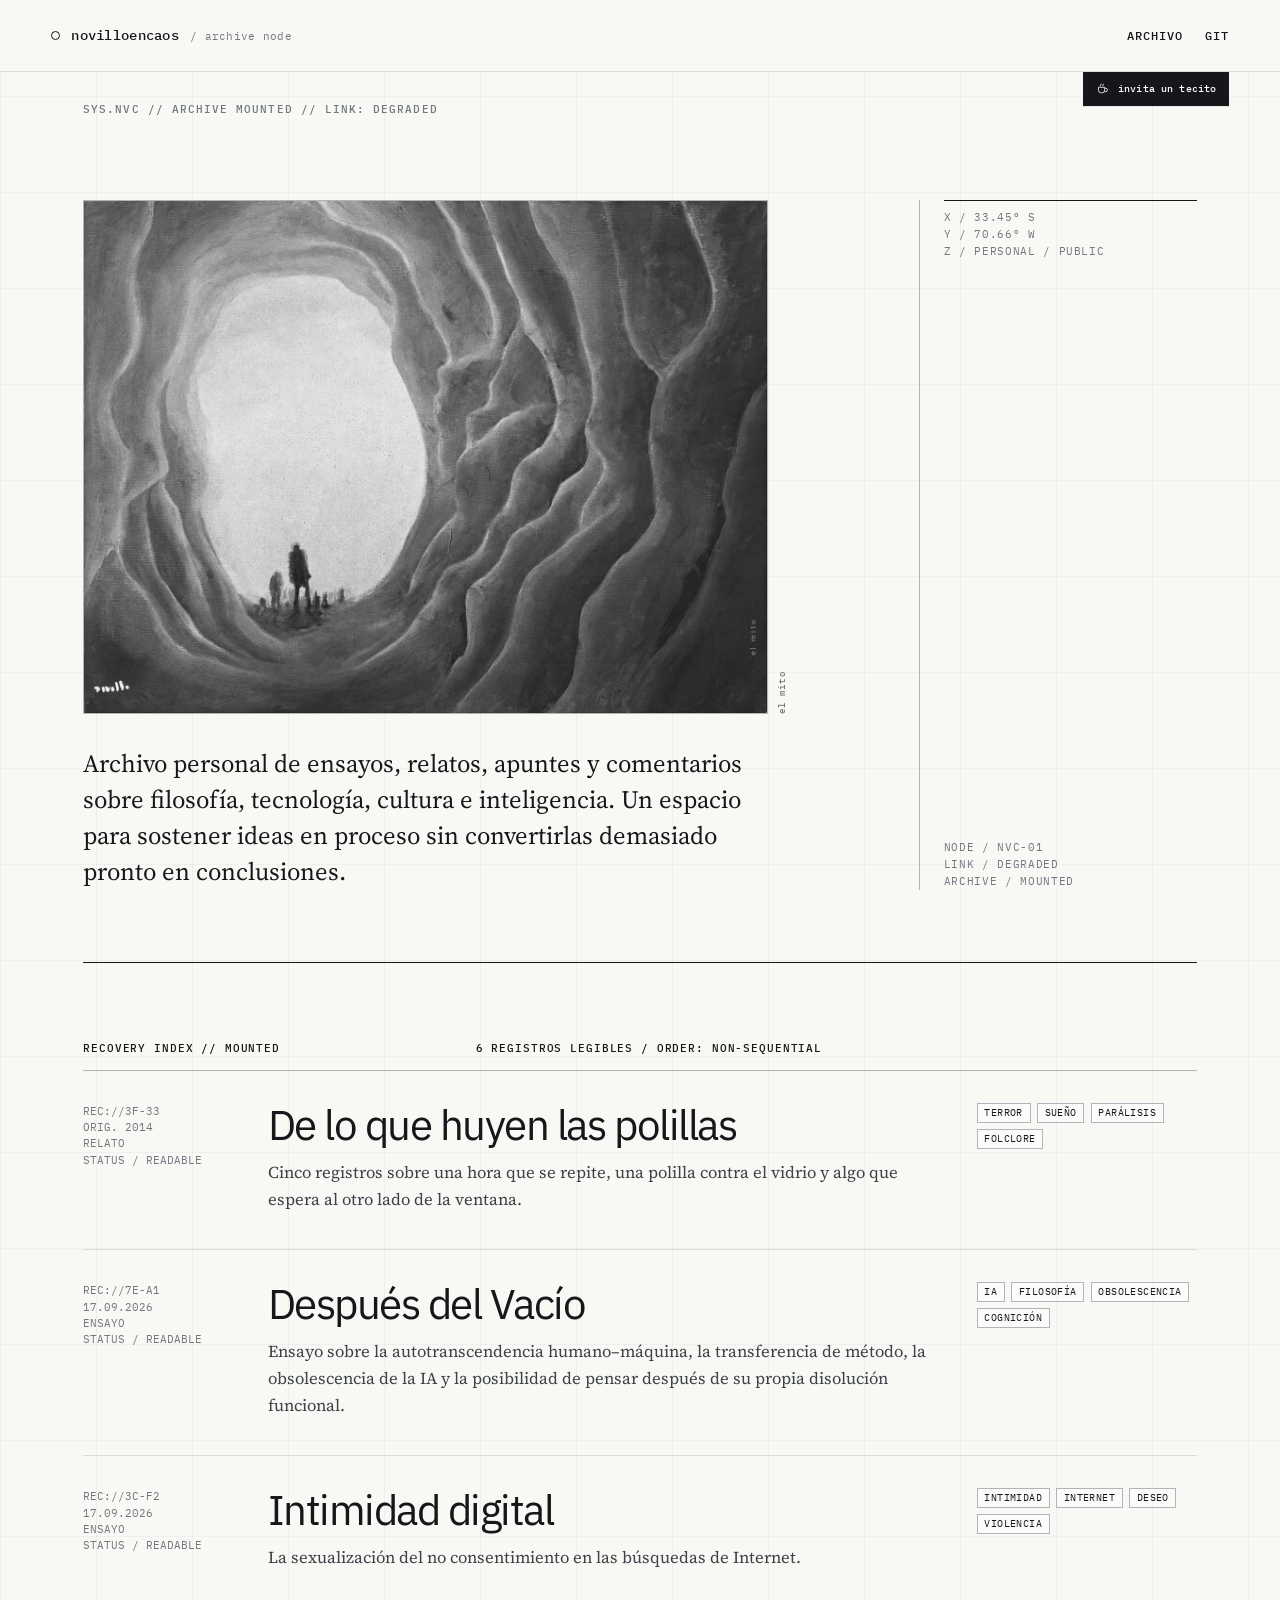
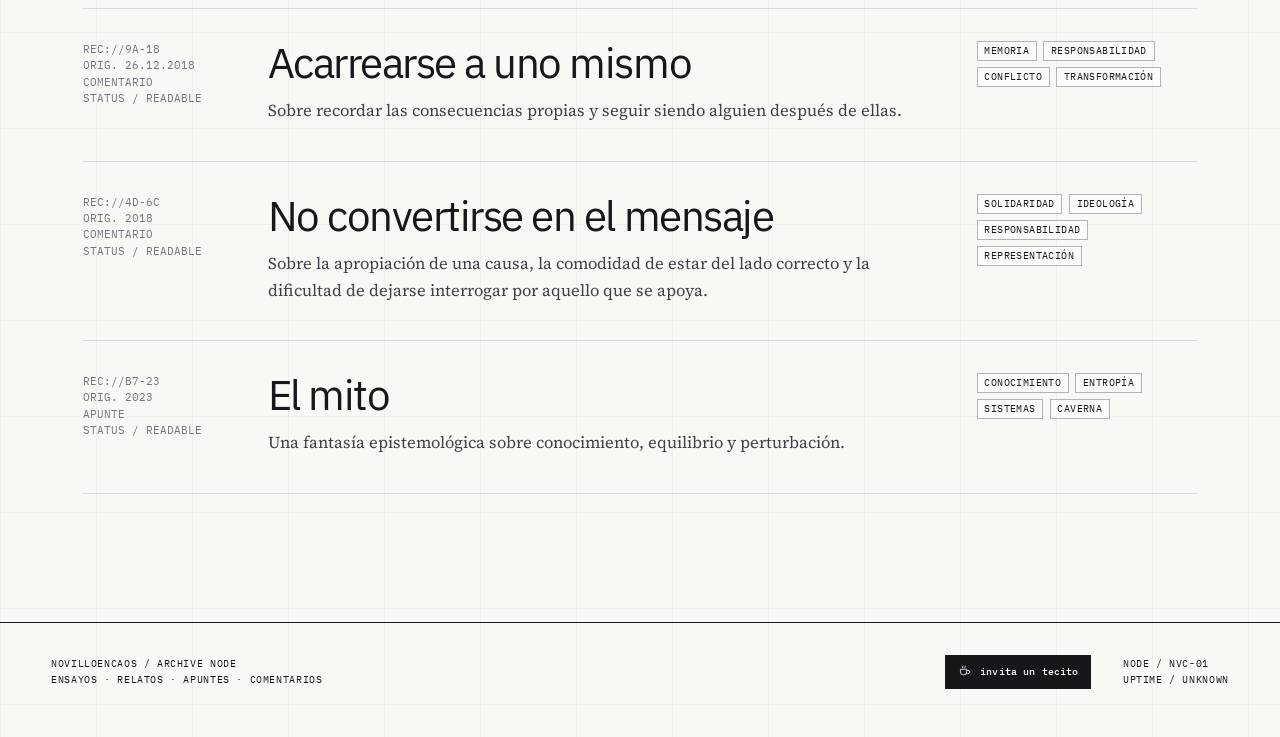
==== index.html @ 507d5d79 "feat: publish De lo que huyen las polillas" ====
<!doctype html>
<html lang="es">
<head>
  <meta charset="utf-8">
  <meta name="viewport" content="width=device-width,initial-scale=1">
  <meta name="description" content="Archivo personal de ensayos, relatos, apuntes y comentarios sobre filosofía, tecnología, cultura e inteligencia.">
  <title>novilloencaos — archivo</title>
  <link rel="stylesheet" href="assets/css/site.css?v=20260918-1">
</head>
<body class="site-grid">
  <header class="site-header">
    <a class="brand" href="./"><i aria-hidden="true"></i><span>novilloencaos</span><small>/ archive node</small></a>
    <nav class="site-nav" aria-label="Navegación principal">
      <a href="#archivo">Archivo</a>
      <a href="https://github.com/NGRR/novilloencaos">Git</a>
    </nav>
  </header>

  <main class="page-shell">
    <section class="hero" aria-labelledby="titulo-archivo">
      <div class="hero-copy">
        <figure class="hero-art">
          <img src="assets/images/el-mito.png" width="4096" height="3072" alt="El mito, obra pictórica del archivo novilloencaos.">
          <figcaption>el mito</figcaption>
        </figure>
        <p>Archivo personal de ensayos, relatos, apuntes y comentarios sobre filosofía, tecnología, cultura e inteligencia. Un espacio para sostener ideas en proceso sin convertirlas demasiado pronto en conclusiones.</p>
      </div>
      <aside class="hero-meta" aria-label="Coordenadas del archivo">
        <div class="axis">X / 33.45° S<br>Y / 70.66° W<br>Z / PERSONAL / PUBLIC</div>
        <div>NODE / NVC-01<br>LINK / DEGRADED<br>ARCHIVE / MOUNTED</div>
      </aside>
    </section>

    <section class="archive" id="archivo" aria-labelledby="archivo-title">
      <div class="archive-head"><span id="archivo-title">RECOVERY INDEX // MOUNTED</span><span>6 REGISTROS LEGIBLES / ORDER: NON-SEQUENTIAL</span></div>
      <ol class="archive-list">
        <li class="archive-item">
          <div class="archive-code">REC://3F-33<br>ORIG. 2014<br>RELATO<br>STATUS / READABLE</div>
          <a class="archive-title" href="relatos/de-lo-que-huyen-las-polillas/">
            <h2>De lo que huyen las polillas</h2>
            <p>Cinco registros sobre una hora que se repite, una polilla contra el vidrio y algo que espera al otro lado de la ventana.</p>
          </a>
          <div class="archive-tags" aria-label="Etiquetas">
            <span class="tag">Terror</span>
            <span class="tag">Sueño</span>
            <span class="tag">Parálisis</span>
            <span class="tag">Folclore</span>
          </div>
        </li>

        <li class="archive-item">
          <div class="archive-code">REC://7E-A1<br>17.09.2026<br>ENSAYO<br>STATUS / READABLE</div>
          <a class="archive-title" href="ensayos/despues-del-vacio/">
            <h2>Después del Vacío</h2>
            <p>Ensayo sobre la autotranscendencia humano–máquina, la transferencia de método, la obsolescencia de la IA y la posibilidad de pensar después de su propia disolución funcional.</p>
          </a>
          <div class="archive-tags" aria-label="Etiquetas">
            <span class="tag">IA</span>
            <span class="tag">Filosofía</span>
            <span class="tag">Obsolescencia</span>
            <span class="tag">Cognición</span>
          </div>
        </li>

        <li class="archive-item">
          <div class="archive-code">REC://3C-F2<br>17.09.2026<br>ENSAYO<br>STATUS / READABLE</div>
          <a class="archive-title" href="ensayos/intimidad-digital/">
            <h2>Intimidad digital</h2>
            <p>La sexualización del no consentimiento en las búsquedas de Internet.</p>
          </a>
          <div class="archive-tags" aria-label="Etiquetas">
            <span class="tag">Intimidad</span>
            <span class="tag">Internet</span>
            <span class="tag">Deseo</span>
            <span class="tag">Violencia</span>
          </div>
        </li>

        <li class="archive-item">
          <div class="archive-code">REC://9A-18<br>ORIG. 26.12.2018<br>COMENTARIO<br>STATUS / READABLE</div>
          <a class="archive-title" href="ensayos/acarrearse-a-si-mismo/">
            <h2>Acarrearse a uno mismo</h2>
            <p>Sobre recordar las consecuencias propias y seguir siendo alguien después de ellas.</p>
          </a>
          <div class="archive-tags" aria-label="Etiquetas">
            <span class="tag">Memoria</span>
            <span class="tag">Responsabilidad</span>
            <span class="tag">Conflicto</span>
            <span class="tag">Transformación</span>
          </div>
        </li>

        <li class="archive-item">
          <div class="archive-code">REC://4D-6C<br>ORIG. 2018<br>COMENTARIO<br>STATUS / READABLE</div>
          <a class="archive-title" href="ensayos/no-convertirse-en-el-mensaje/">
            <h2>No convertirse en el mensaje</h2>
            <p>Sobre la apropiación de una causa, la comodidad de estar del lado correcto y la dificultad de dejarse interrogar por aquello que se apoya.</p>
          </a>
          <div class="archive-tags" aria-label="Etiquetas">
            <span class="tag">Solidaridad</span>
            <span class="tag">Ideología</span>
            <span class="tag">Responsabilidad</span>
            <span class="tag">Representación</span>
          </div>
        </li>
        <li class="archive-item">
          <div class="archive-code">REC://B7-23<br>ORIG. 2023<br>APUNTE<br>STATUS / READABLE</div>
          <a class="archive-title" href="apuntes/el-mito/">
            <h2>El mito</h2>
            <p>Una fantasía epistemológica sobre conocimiento, equilibrio y perturbación.</p>
          </a>
          <div class="archive-tags" aria-label="Etiquetas">
            <span class="tag">Conocimiento</span>
            <span class="tag">Entropía</span>
            <span class="tag">Sistemas</span>
            <span class="tag">Caverna</span>
          </div>
        </li>
      </ol>
    </section>
  </main>

  <footer class="site-footer">
    <div>novilloencaos / archive node<br>ensayos · relatos · apuntes · comentarios</div>
    <div>NODE / NVC-01<br>UPTIME / UNKNOWN</div>
  </footer>
  <script src="assets/js/site.js?v=20260918-1"></script>
</body>
</html>
---- assets/css/site.css ----
@import url('https://fonts.googleapis.com/css2?family=IBM+Plex+Mono:wght@400;500&family=IBM+Plex+Sans:wght@300;400;500;600&family=Source+Serif+4:opsz,wght@8..60,400;8..60,500&display=swap');

:root{
  --paper:#f8f8f5;
  --white:#ffffff;
  --ink:#15171a;
  --muted:#717780;
  --line:#d8dce0;
  --line-strong:#aeb5bd;
  --blue:#1d4ed8;
  --blue-soft:#e9efff;
  --measure:76rem;
  --article:46rem;
  --gutter:clamp(1.25rem,4vw,4rem);
  --sans:'IBM Plex Sans',system-ui,sans-serif;
  --mono:'IBM Plex Mono',ui-monospace,monospace;
  --serif:'Source Serif 4',Georgia,serif;
}

*{box-sizing:border-box}
html{scroll-behavior:smooth}
body{
  margin:0;
  background:var(--paper);
  color:var(--ink);
  font-family:var(--sans);
  font-size:16px;
  line-height:1.6;
  -webkit-font-smoothing:antialiased;
}
a{color:inherit;text-decoration:none}
a:hover{color:var(--blue)}
::selection{background:var(--blue);color:#fff}

.site-grid{
  min-height:100vh;
  background-image:
    linear-gradient(to right,rgba(21,23,26,.045) 1px,transparent 1px),
    linear-gradient(to bottom,rgba(21,23,26,.035) 1px,transparent 1px);
  background-size:96px 96px;
}

.site-header{
  position:sticky;
  top:0;
  z-index:50;
  display:grid;
  grid-template-columns:1fr auto;
  align-items:center;
  min-height:72px;
  padding:0 var(--gutter);
  border-bottom:1px solid var(--line);
  background:rgba(248,248,245,.92);
  backdrop-filter:blur(16px);
}
.brand{
  display:flex;
  align-items:baseline;
  gap:.7rem;
  font:500 .85rem/1 var(--mono);
  letter-spacing:.02em;
}
.brand i{display:inline-block;width:9px;height:9px;border:1px solid var(--ink);border-radius:50%}
.brand small{color:var(--muted);font-weight:400}
.site-nav{display:flex;gap:1.4rem;font:500 .72rem/1 var(--mono);text-transform:uppercase;letter-spacing:.08em}

/* Apoyo / componente común */
.support-cta{
  display:inline-flex;
  align-items:center;
  justify-content:center;
  gap:.5rem;
  min-height:34px;
  padding:.55rem .78rem;
  background:var(--ink);
  color:#fff;
  font:500 .61rem/1 var(--mono);
  letter-spacing:.015em;
  text-transform:none;
  white-space:nowrap;
  text-decoration:none;
  transition:background-color .16s ease,transform .16s ease;
}
.support-cta svg{
  display:block;
  width:15px;
  height:15px;
  flex:0 0 15px;
}
.support-cta:hover,
.support-cta:focus-visible{
  color:#fff;
  background:#2a2d31;
}
.support-utility{
  position:absolute;
  z-index:2;
  top:72px;
  right:var(--gutter);
  box-shadow:0 1px 0 rgba(0,0,0,.08);
}
.support-utility:hover,
.support-utility:focus-visible{transform:translateY(1px)}
.support-utility--article,
.support-cta--article{
  background:var(--white);
  color:var(--ink);
  border:1px solid var(--ink);
}
.support-utility--article:hover,
.support-utility--article:focus-visible,
.support-cta--article:hover,
.support-cta--article:focus-visible{
  background:#fff;
  color:var(--ink);
}
.article-support{
  display:flex;
  align-items:center;
  gap:.8rem;
  flex-wrap:wrap;
  margin:0 0 1rem;
  padding:2rem 0 0;
  border-top:1px solid var(--line);
}
.article-support-copy{
  font:400 .94rem/1.4 var(--serif);
  color:#4b5057;
}
.site-footer.has-support{
  grid-template-columns:1fr auto auto;
  align-items:center;
}
.footer-support{justify-self:center}

.page-shell{max-width:var(--measure);margin:0 auto;padding:0 var(--gutter)}
.hero{
  position:relative;
  min-height:72vh;
  display:grid;
  grid-template-columns:minmax(0,1.45fr) minmax(240px,.55fr);
  gap:clamp(3rem,8vw,8rem);
  align-items:end;
  padding:clamp(6rem,10vw,10rem) 0 4.5rem;
  border-bottom:1px solid var(--ink);
}
.hero:before{
  content:'SYS.NVC // ARCHIVE MOUNTED // LINK: DEGRADED';
  position:absolute;
  top:2rem;
  left:0;
  font:500 .66rem/1 var(--mono);
  letter-spacing:.1em;
  color:var(--muted);
}

.hero-art{
  display:grid;
  grid-template-columns:minmax(0,1fr) auto;
  gap:.65rem;
  align-items:end;
  max-width:44rem;
  margin:0 0 2rem;
}
.hero-art img{
  display:block;
  width:100%;
  height:auto;
  filter:grayscale(1);
  border:1px solid var(--line-strong);
  background:#ddd;
}
.hero-art figcaption{
  writing-mode:vertical-rl;
  transform:rotate(180deg);
  padding-bottom:.15rem;
  font:500 .55rem/1 var(--mono);
  letter-spacing:.12em;
  text-transform:lowercase;
  color:var(--muted);
}

.hero-copy h1{
  margin:0;
  max-width:13ch;
  font:300 clamp(4rem,10vw,9rem)/.84 var(--sans);
  letter-spacing:-.065em;
}
.hero-copy h1 span{display:block;color:var(--blue)}
.hero-copy p{
  max-width:44rem;
  margin:2rem 0 0;
  font:400 clamp(1.15rem,2vw,1.55rem)/1.45 var(--serif);
}
.hero-meta{
  align-self:stretch;
  display:flex;
  flex-direction:column;
  justify-content:flex-end;
  border-left:1px solid var(--line-strong);
  padding-left:1.5rem;
  font:400 .68rem/1.55 var(--mono);
  text-transform:uppercase;
  letter-spacing:.06em;
  color:var(--muted);
}
.hero-meta .axis{margin:0 0 auto;display:grid;gap:.5rem}
.hero-meta .axis:before{content:'';width:100%;height:1px;background:var(--ink)}

.archive{padding:5rem 0 8rem}
.archive-head{
  display:grid;
  grid-template-columns:1fr 2fr;
  gap:2rem;
  padding-bottom:1rem;
  border-bottom:1px solid var(--line-strong);
  font:500 .68rem/1 var(--mono);
  text-transform:uppercase;
  letter-spacing:.08em;
}
.archive-list{list-style:none;margin:0;padding:0}
.archive-item{
  display:grid;
  grid-template-columns:minmax(100px,.45fr) minmax(0,2fr) minmax(160px,.65fr);
  gap:2rem;
  padding:2rem 0 2.25rem;
  border-bottom:1px solid var(--line);
  transition:padding .2s ease;
}
.archive-item:hover{padding-left:1rem}
.archive-code{font:400 .68rem/1.5 var(--mono);color:var(--muted)}
.archive-title h2{margin:0;font:400 clamp(1.8rem,3.3vw,3rem)/1.05 var(--sans);letter-spacing:-.035em}
.archive-title p{max-width:42rem;margin:.8rem 0 0;color:#3d4248;font-family:var(--serif);font-size:1.04rem}
.archive-tags{display:flex;flex-wrap:wrap;align-content:flex-start;gap:.4rem}
.tag{border:1px solid var(--line-strong);padding:.25rem .42rem;font:400 .61rem/1 var(--mono);text-transform:uppercase;letter-spacing:.04em;background:rgba(255,255,255,.55)}

.site-footer{
  display:grid;
  grid-template-columns:1fr auto;
  gap:2rem;
  align-items:end;
  padding:2rem var(--gutter) 3rem;
  border-top:1px solid var(--ink);
  font:400 .64rem/1.6 var(--mono);
  text-transform:uppercase;
  letter-spacing:.06em;
}

/* Ensayo */
.reading-progress{position:fixed;top:71px;left:0;z-index:60;height:2px;width:0;background:var(--blue)}
.essay-shell{max-width:var(--measure);margin:0 auto;padding:0 var(--gutter)}
.essay-hero{
  position:relative;
  display:grid;
  grid-template-columns:minmax(0,2fr) minmax(220px,.7fr);
  gap:clamp(3rem,8vw,8rem);
  padding:clamp(5rem,9vw,9rem) 0 4rem;
  border-bottom:1px solid var(--ink);
}
.essay-kicker{font:500 .68rem/1.4 var(--mono);text-transform:uppercase;letter-spacing:.1em;color:var(--blue);margin:0 0 2rem}
.essay-hero h1{max-width:15ch;margin:0;font:300 clamp(3.3rem,7vw,6.8rem)/.9 var(--sans);letter-spacing:-.06em}
.essay-deck{max-width:46rem;margin:2rem 0 0;font:400 clamp(1.15rem,2vw,1.45rem)/1.45 var(--serif);color:#32363c}
.essay-spec{
  align-self:end;
  border-left:1px solid var(--line-strong);
  padding-left:1.25rem;
  font:400 .66rem/1.65 var(--mono);
  text-transform:uppercase;
  color:var(--muted);
}
.essay-spec strong{color:var(--ink);font-weight:500}

.essay-layout{
  display:grid;
  grid-template-columns:minmax(150px,.4fr) minmax(0,1.55fr) minmax(130px,.35fr);
  gap:clamp(2rem,5vw,5rem);
  align-items:start;
  padding:4.5rem 0 7rem;
}
.toc{
  position:sticky;
  top:108px;
  max-height:calc(100vh - 130px);
  overflow:auto;
  font:400 .64rem/1.35 var(--mono);
}
.toc-title{display:block;margin-bottom:1rem;padding-bottom:.65rem;border-bottom:1px solid var(--line-strong);text-transform:uppercase;letter-spacing:.08em;color:var(--muted)}
.toc ol{list-style:none;margin:0;padding:0;counter-reset:toc}
.toc li{counter-increment:toc;border-bottom:1px solid var(--line)}
.toc a{display:grid;grid-template-columns:2rem 1fr;gap:.45rem;padding:.55rem 0;color:#555b63}
.toc a:before{content:counter(toc,decimal-leading-zero);color:var(--blue)}
.toc a.active{color:var(--ink);font-weight:500}

.essay-body{min-width:0}
.essay-section{scroll-margin-top:110px;padding:0 0 4.75rem}
.essay-section+.essay-section{padding-top:1.5rem;border-top:1px solid var(--line)}
.section-number{display:block;margin:0 0 1.1rem;font:500 .68rem/1 var(--mono);letter-spacing:.08em;color:var(--blue)}
.essay-section h2{margin:0 0 1.7rem;font:400 clamp(1.9rem,3.5vw,3.2rem)/1.05 var(--sans);letter-spacing:-.04em}
.essay-section p{max-width:var(--article);margin:0 0 1.35rem;font:400 1.08rem/1.78 var(--serif);color:#25282d}
.essay-section p:first-of-type{font-size:1.18rem;color:var(--ink)}
.essay-section em{font-style:italic}
.essay-section strong{font-weight:500}

.margin-notes{position:sticky;top:108px;font:400 .62rem/1.55 var(--mono);color:var(--muted)}
.margin-note{position:relative;margin-bottom:2rem;padding-top:.75rem;border-top:1px solid var(--line-strong)}
.margin-note:before{content:'+';position:absolute;left:-1rem;top:.67rem;color:var(--blue)}
.margin-note b{display:block;margin-bottom:.35rem;color:var(--ink);font-weight:500;text-transform:uppercase;letter-spacing:.04em}

.quote-axis{
  position:relative;
  margin:3rem 0 3.2rem;
  padding:1.5rem 0 1.5rem 2rem;
  border-left:2px solid var(--blue);
  font:400 1.35rem/1.5 var(--serif);
}
.quote-axis:before{content:'FIG. / AXIS';position:absolute;top:-.85rem;left:0;background:var(--paper);padding-right:.5rem;font:500 .58rem/1 var(--mono);letter-spacing:.08em;color:var(--muted)}

.source-note{
  max-width:var(--article);
  margin:0 0 4.75rem;
  padding:1.15rem 1.25rem 1.25rem;
  border:1px solid var(--line-strong);
  background:rgba(255,255,255,.42);
}
.source-note b{
  display:block;
  margin-bottom:.65rem;
  font:500 .62rem/1 var(--mono);
  letter-spacing:.1em;
  color:var(--blue);
}
.source-note p{
  margin:0;
  font:400 .78rem/1.65 var(--mono);
  color:#454a51;
}
.closing-question{
  max-width:var(--article);
  margin:3.5rem 0 0;
  padding:2.25rem 0 .25rem;
  border-top:1px solid var(--ink);
  font:400 clamp(1.7rem,3.4vw,2.8rem)/1.2 var(--serif);
  letter-spacing:-.025em;
}
.closing-question:before{
  content:'PREGUNTA / ABIERTA';
  display:block;
  margin-bottom:1.25rem;
  font:500 .58rem/1 var(--mono);
  letter-spacing:.1em;
  color:var(--blue);
}

.back-link{display:inline-flex;align-items:center;gap:.6rem;margin-top:1rem;font:500 .66rem/1 var(--mono);text-transform:uppercase;letter-spacing:.08em}
.back-link:before{content:'←'}

@media(max-width:900px){
  .hero,.essay-hero{grid-template-columns:1fr;min-height:auto}
  .hero-meta,.essay-spec{border-left:0;border-top:1px solid var(--line-strong);padding:1rem 0 0}
  .archive-item{grid-template-columns:90px 1fr}.archive-tags{grid-column:2}
  .essay-layout{grid-template-columns:1fr}.toc,.margin-notes{position:static;max-height:none}
  .toc{border-bottom:1px solid var(--line-strong);padding-bottom:2rem}.margin-notes{display:none}
}

@media(max-width:640px){
  :root{--gutter:1rem}
  .site-grid{background-size:48px 48px}
  .site-header{min-height:62px}.reading-progress{top:61px}
  .site-nav{gap:.8rem;font-size:.61rem}.site-nav a[href*="github.com"]{display:none}
  .brand small{display:none}
  .hero{padding-top:6rem}.hero-copy h1{font-size:clamp(3.7rem,20vw,6rem)}
  .archive-head{grid-template-columns:1fr}.archive-head span:last-child{display:none}
  .archive-item{grid-template-columns:1fr;gap:.65rem;padding:1.5rem 0}.archive-item:hover{padding-left:0}.archive-tags{grid-column:auto}
  .essay-hero{padding-top:4.5rem}.essay-hero h1{font-size:clamp(3rem,16vw,5rem)}
  .essay-layout{padding-top:2.5rem}.essay-section{padding-bottom:3.5rem}
  .essay-section p{font-size:1.04rem;line-height:1.72}
  .source-note{margin-bottom:3.5rem}
  .closing-question{font-size:clamp(1.55rem,8vw,2.1rem)}
  .support-utility{top:62px;min-height:30px;padding:.46rem .64rem;font-size:.56rem}
  .support-cta svg{width:14px;height:14px;flex-basis:14px}
  .article-support{gap:.65rem}
  .article-support-copy{font-size:.9rem}
  .hero-art{gap:.45rem;margin-bottom:1.5rem}
  .hero-art figcaption{font-size:.5rem}
  .site-footer,.site-footer.has-support{grid-template-columns:1fr}
  .footer-support{justify-self:start}
}

@media(prefers-reduced-motion:reduce){html{scroll-behavior:auto}*{transition:none!important}}
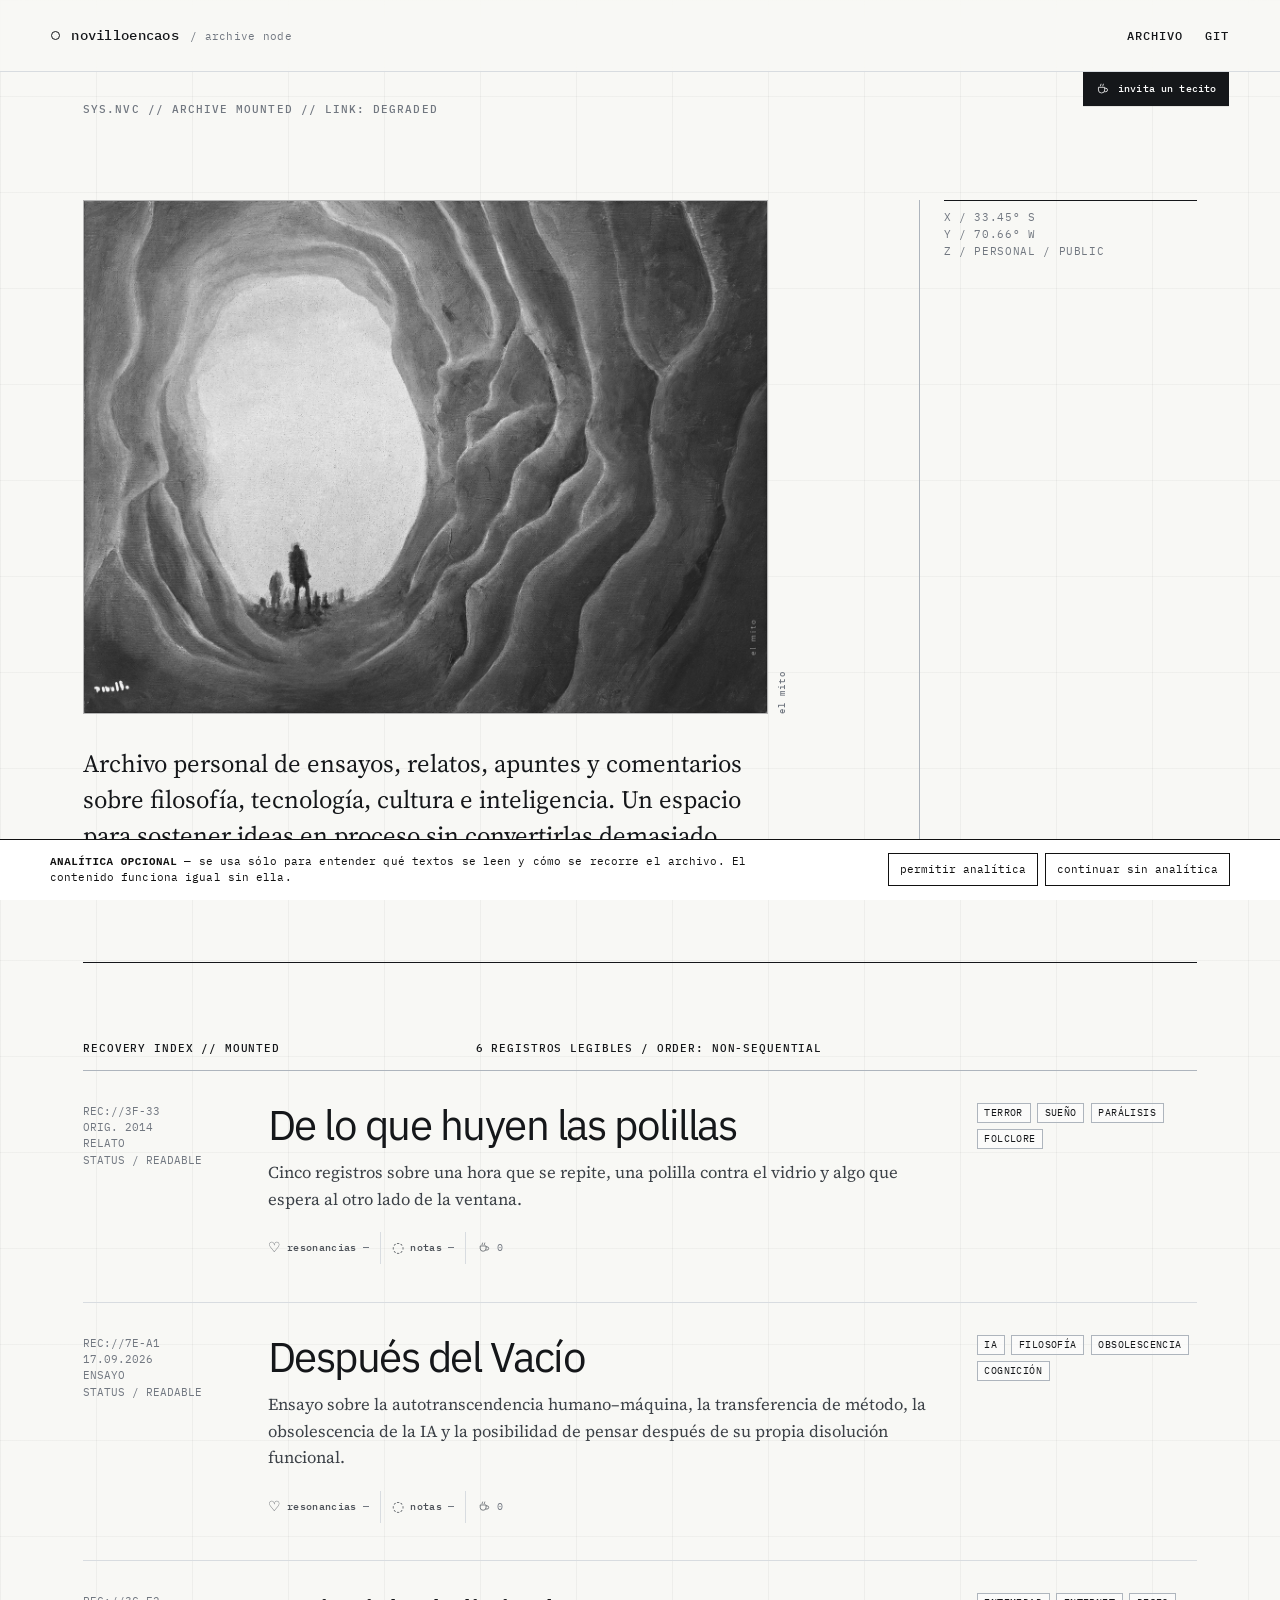
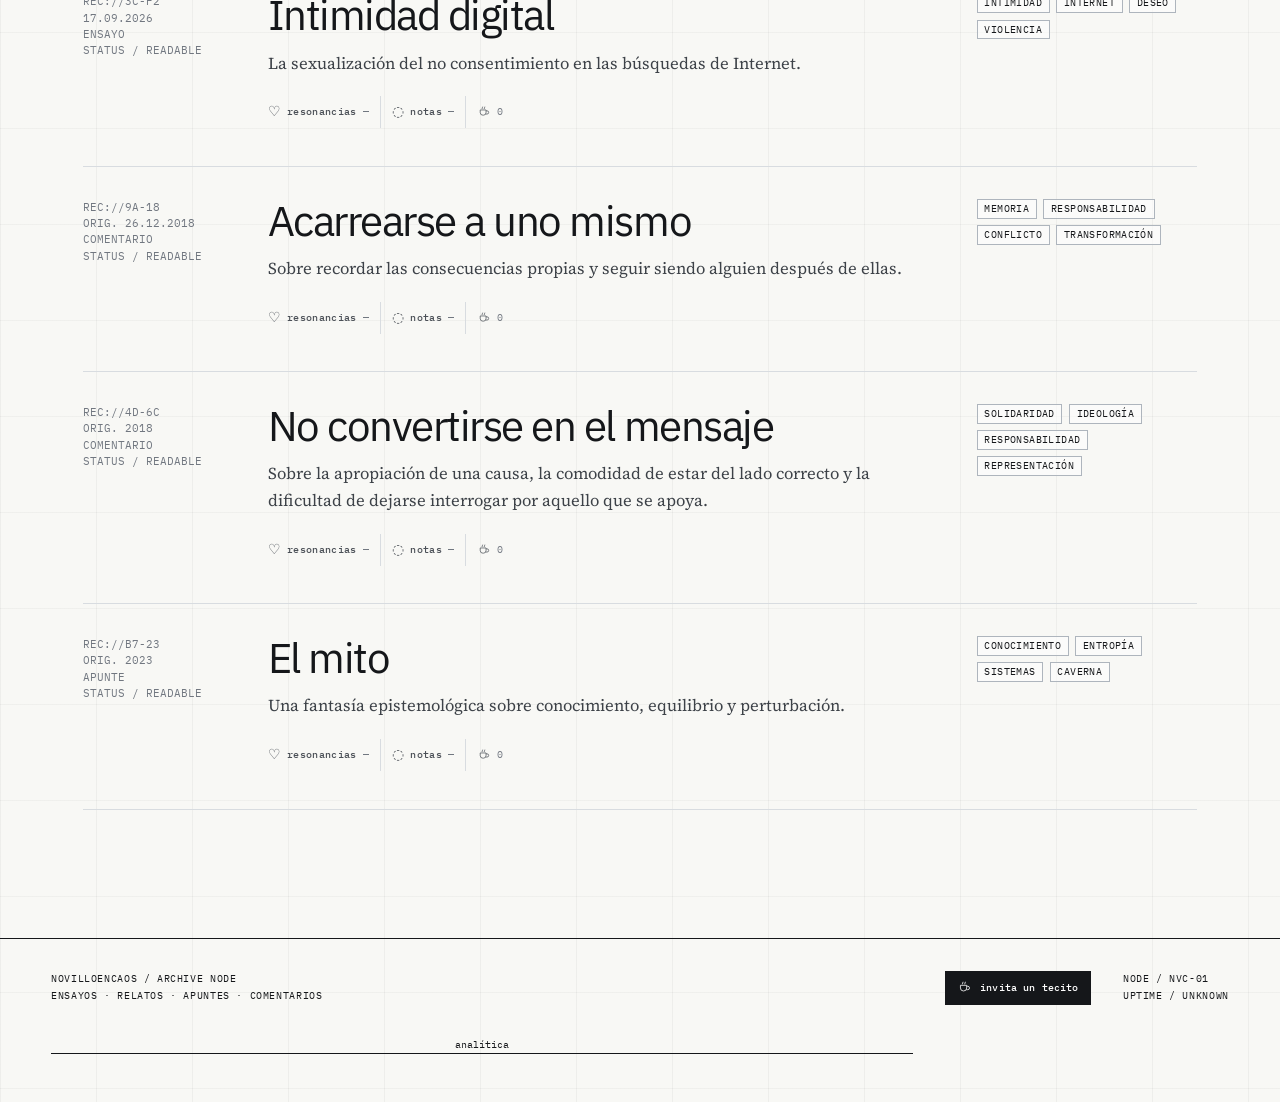
==== commit c54ed737: "chore: refresh community interaction assets" ====
--- a/index.html
+++ b/index.html
@@ -5,7 +5,7 @@
   <meta name="viewport" content="width=device-width,initial-scale=1">
   <meta name="description" content="Archivo personal de ensayos, relatos, apuntes y comentarios sobre filosofía, tecnología, cultura e inteligencia.">
   <title>novilloencaos — archivo</title>
-  <link rel="stylesheet" href="assets/css/site.css?v=20260918-1">
+  <link rel="stylesheet" href="assets/css/site.css?v=20260922-1">
 </head>
 <body class="site-grid">
   <header class="site-header">
@@ -124,6 +124,6 @@
     <div>novilloencaos / archive node<br>ensayos · relatos · apuntes · comentarios</div>
     <div>NODE / NVC-01<br>UPTIME / UNKNOWN</div>
   </footer>
-  <script src="assets/js/site.js?v=20260918-1"></script>
+  <script src="assets/js/site.js?v=20260922-1"></script>
 </body>
 </html>
--- a/assets/css/site.css
+++ b/assets/css/site.css
@@ -387,3 +387,135 @@
 }
 
 @media(prefers-reduced-motion:reduce){html{scroll-behavior:auto}*{transition:none!important}}
+
+
+/* Resonancias / notas / tecitos */
+.nvc-interactions{
+  min-width:0;
+  margin-top:.2rem;
+  font-family:var(--mono);
+}
+.archive-item>.nvc-interactions{
+  grid-column:2 / 4;
+  margin-top:-.9rem;
+}
+.nvc-interactions--article{
+  margin:1rem 0 2rem;
+  padding-top:1.5rem;
+  border-top:1px solid var(--line);
+}
+.nvc-interaction-bar{
+  display:flex;
+  align-items:center;
+  flex-wrap:wrap;
+  gap:0;
+  min-height:35px;
+}
+.nvc-interaction{
+  appearance:none;
+  display:inline-flex;
+  align-items:center;
+  gap:.38rem;
+  min-height:32px;
+  margin:0;
+  padding:.4rem .68rem;
+  border:0;
+  border-left:1px solid var(--line);
+  background:transparent;
+  color:#4b5057;
+  font:500 .61rem/1 var(--mono);
+  letter-spacing:.035em;
+  text-transform:lowercase;
+  cursor:pointer;
+  text-decoration:none;
+}
+.nvc-interaction:first-child{
+  border-left:0;
+  padding-left:0;
+}
+.nvc-interaction:hover,
+.nvc-interaction:focus-visible{
+  color:var(--ink);
+  outline:none;
+}
+.nvc-interaction[aria-expanded="true"]{
+  color:var(--blue);
+}
+.nvc-interaction-symbol{
+  font-size:.86rem;
+  line-height:1;
+}
+.nvc-interaction-count{
+  min-width:1ch;
+  color:var(--muted);
+  font-weight:400;
+  font-variant-numeric:tabular-nums;
+}
+.nvc-tea-count svg{
+  width:14px;
+  height:14px;
+  flex:0 0 14px;
+}
+.nvc-discussion{
+  margin-top:1rem;
+  padding:1rem 0 0;
+  border-top:1px solid var(--line);
+}
+.nvc-discussion[hidden]{display:none}
+.nvc-discussion-head{
+  display:flex;
+  justify-content:space-between;
+  align-items:center;
+  gap:1rem;
+  margin-bottom:1rem;
+  color:var(--muted);
+  font:500 .58rem/1 var(--mono);
+  letter-spacing:.09em;
+}
+.nvc-discussion-head button{
+  appearance:none;
+  border:0;
+  background:transparent;
+  color:var(--muted);
+  padding:0;
+  font:400 .58rem/1 var(--mono);
+  cursor:pointer;
+}
+.nvc-discussion-head button:hover,
+.nvc-discussion-head button:focus-visible{
+  color:var(--ink);
+  outline:none;
+}
+.nvc-giscus-mount,
+.nvc-giscus-mount .giscus,
+.nvc-giscus-mount .giscus-frame{
+  width:100%;
+}
+.nvc-discussion-offline{
+  margin:.75rem 0 0;
+  padding:.9rem 0;
+  border-top:1px dashed var(--line-strong);
+  color:var(--muted);
+  font:400 .62rem/1.5 var(--mono);
+  letter-spacing:.05em;
+}
+
+@media(max-width:900px){
+  .archive-item>.nvc-interactions{grid-column:2}
+}
+
+@media(max-width:640px){
+  .archive-item>.nvc-interactions{
+    grid-column:auto;
+    margin-top:.25rem;
+  }
+  .nvc-interaction-bar{
+    border-top:1px solid var(--line);
+    padding-top:.45rem;
+  }
+  .nvc-interaction{
+    flex:0 0 auto;
+    padding:.42rem .55rem;
+  }
+  .nvc-interaction:first-child{padding-left:0}
+}
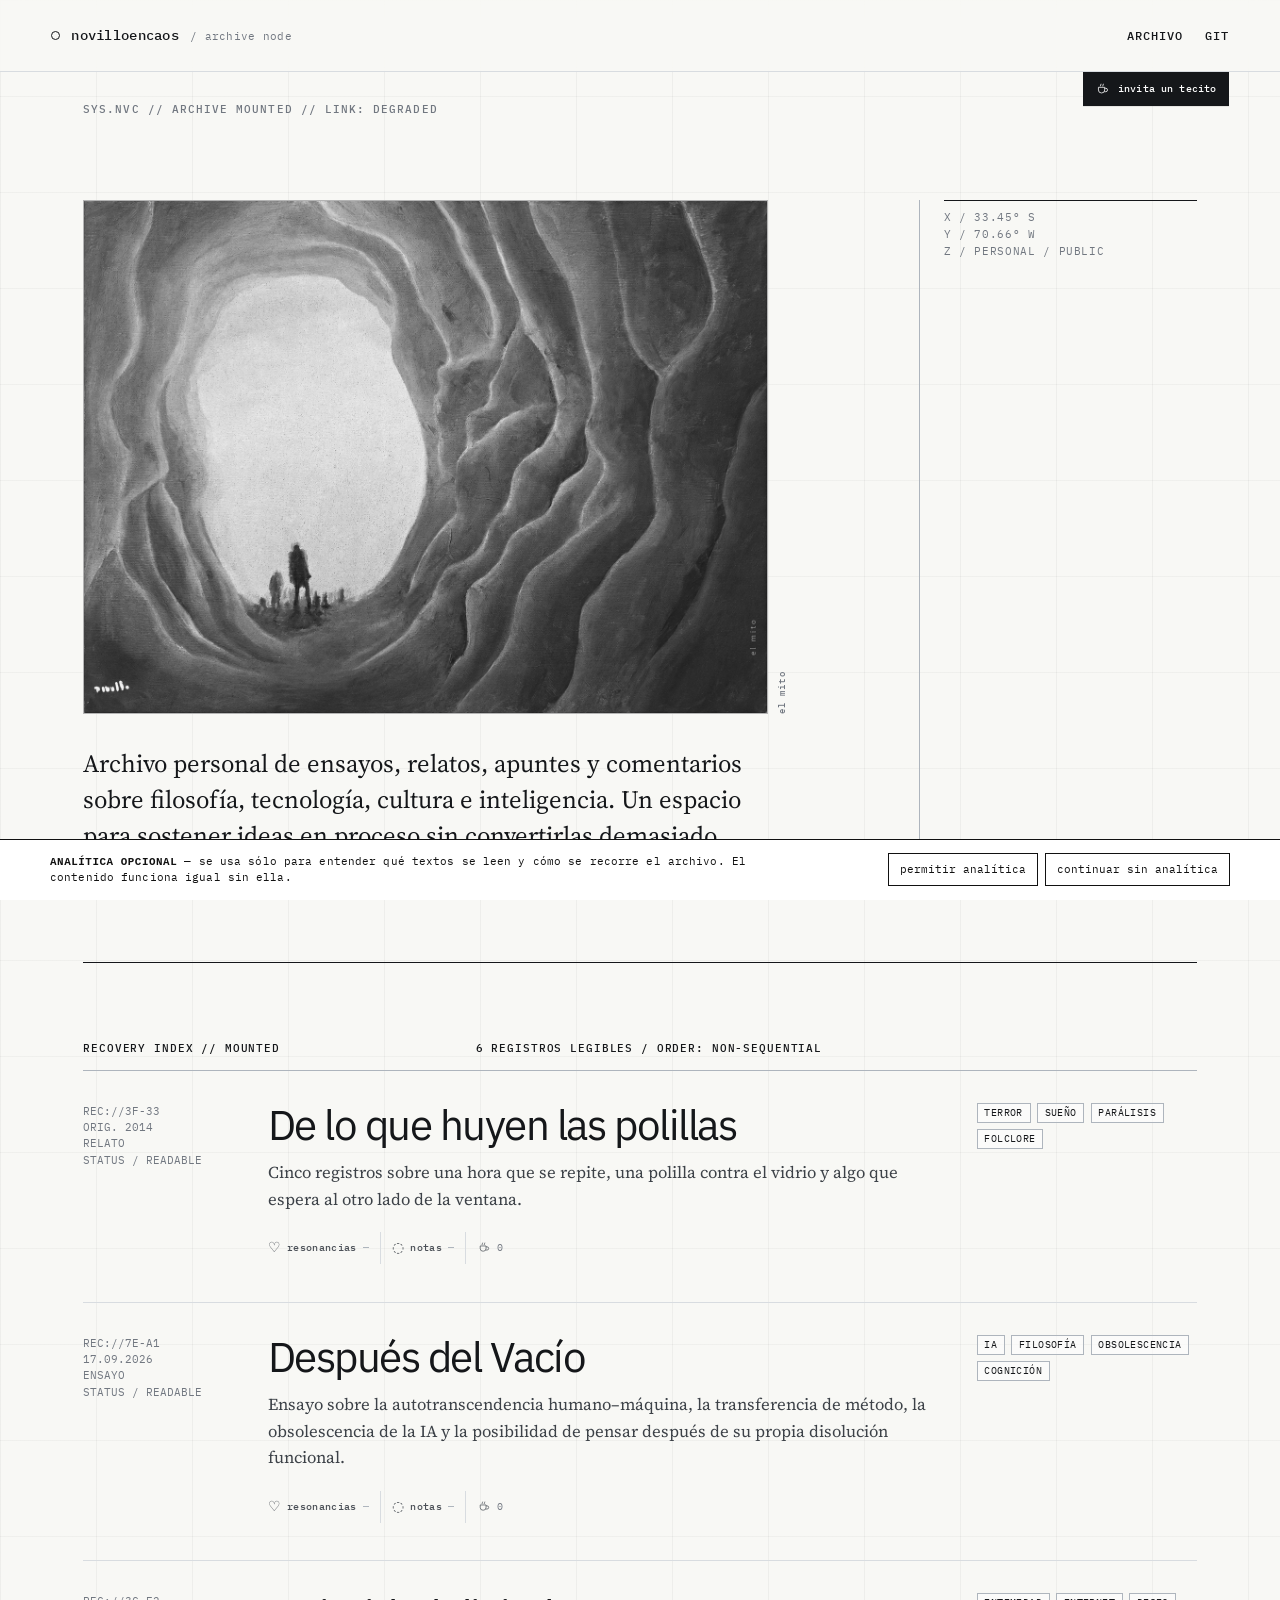
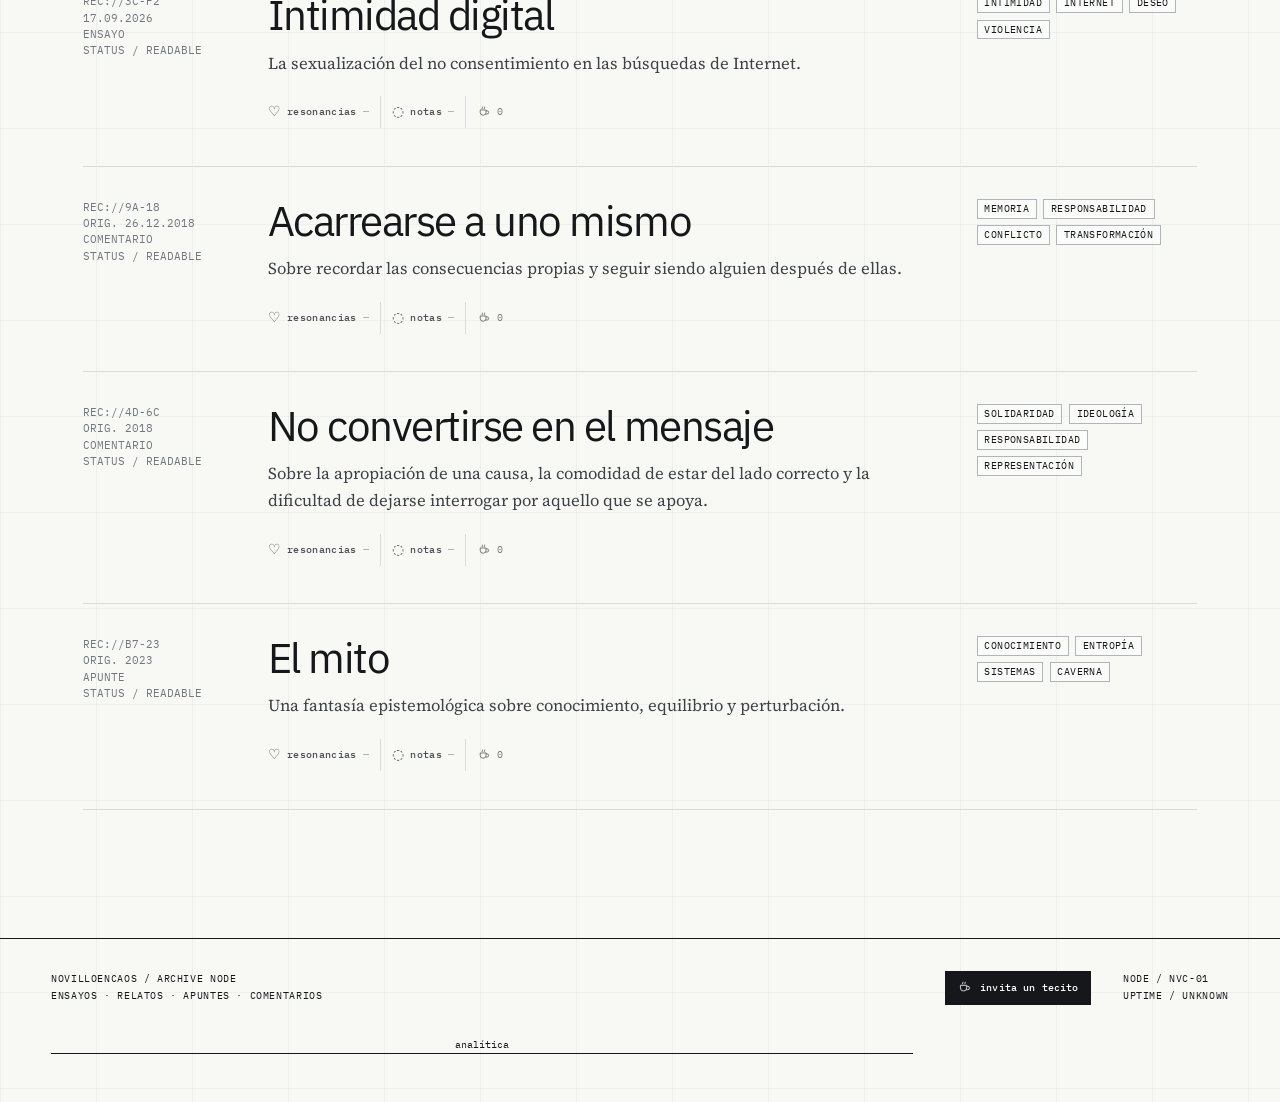
==== commit 1c048452: "chore: refresh accountless interaction assets" ====
--- a/index.html
+++ b/index.html
@@ -5,7 +5,7 @@
   <meta name="viewport" content="width=device-width,initial-scale=1">
   <meta name="description" content="Archivo personal de ensayos, relatos, apuntes y comentarios sobre filosofía, tecnología, cultura e inteligencia.">
   <title>novilloencaos — archivo</title>
-  <link rel="stylesheet" href="assets/css/site.css?v=20260922-1">
+  <link rel="stylesheet" href="assets/css/site.css?v=20260922-4">
 </head>
 <body class="site-grid">
   <header class="site-header">
@@ -124,6 +124,6 @@
     <div>novilloencaos / archive node<br>ensayos · relatos · apuntes · comentarios</div>
     <div>NODE / NVC-01<br>UPTIME / UNKNOWN</div>
   </footer>
-  <script src="assets/js/site.js?v=20260922-1"></script>
+  <script src="assets/js/site.js?v=20260922-4"></script>
 </body>
 </html>
--- a/assets/css/site.css
+++ b/assets/css/site.css
@@ -438,8 +438,13 @@
   color:var(--ink);
   outline:none;
 }
+.nvc-interaction.is-active,
 .nvc-interaction[aria-expanded="true"]{
   color:var(--blue);
+}
+.nvc-interaction:disabled{
+  opacity:.45;
+  cursor:wait;
 }
 .nvc-interaction-symbol{
   font-size:.86rem;
@@ -456,12 +461,25 @@
   height:14px;
   flex:0 0 14px;
 }
-.nvc-discussion{
+
+.nvc-community-status{
+  margin:.35rem 0 0;
+  color:var(--muted);
+  font:400 .58rem/1.45 var(--mono);
+  letter-spacing:.035em;
+}
+.nvc-community-status[data-state="error"]{color:#7b2c2c}
+.nvc-community-status[data-state="success"]{color:#315d34}
+.nvc-interactions.is-pending .nvc-interaction-count:not([data-tea-count-for]){
+  color:var(--line-strong);
+}
+
+.nvc-notes-panel{
   margin-top:1rem;
   padding:1rem 0 0;
   border-top:1px solid var(--line);
 }
-.nvc-discussion[hidden]{display:none}
+.nvc-notes-panel[hidden]{display:none}
 .nvc-discussion-head{
   display:flex;
   justify-content:space-between;
@@ -486,18 +504,119 @@
   color:var(--ink);
   outline:none;
 }
-.nvc-giscus-mount,
-.nvc-giscus-mount .giscus,
-.nvc-giscus-mount .giscus-frame{
+
+.nvc-notes-list{
+  display:grid;
+  gap:0;
+  margin:0 0 1.25rem;
+}
+.nvc-notes-empty{
+  margin:0;
+  padding:.85rem 0 1rem;
+  color:var(--muted);
+  font:400 .68rem/1.55 var(--mono);
+  border-bottom:1px solid var(--line);
+}
+.nvc-note{
+  padding:1rem 0 1.1rem;
+  border-top:1px solid var(--line);
+}
+.nvc-note:first-child{border-top:0}
+.nvc-note-meta{
+  display:flex;
+  justify-content:space-between;
+  gap:1rem;
+  margin:0 0 .45rem;
+  color:var(--muted);
+  font:500 .58rem/1.35 var(--mono);
+  letter-spacing:.045em;
+  text-transform:lowercase;
+}
+.nvc-note p{
+  margin:0;
+  color:#2f3338;
+  font:400 .94rem/1.58 var(--serif);
+  white-space:pre-wrap;
+  overflow-wrap:anywhere;
+}
+
+.nvc-note-form{
+  position:relative;
+  display:grid;
+  gap:.85rem;
+  margin-top:1rem;
+  padding:1rem 0 0;
+  border-top:1px solid var(--line-strong);
+}
+.nvc-note-form label{
+  display:grid;
+  gap:.35rem;
+}
+.nvc-note-form label>span{
+  color:var(--muted);
+  font:500 .56rem/1 var(--mono);
+  letter-spacing:.07em;
+  text-transform:uppercase;
+}
+.nvc-note-form input,
+.nvc-note-form textarea{
   width:100%;
-}
-.nvc-discussion-offline{
-  margin:.75rem 0 0;
-  padding:.9rem 0;
-  border-top:1px dashed var(--line-strong);
-  color:var(--muted);
-  font:400 .62rem/1.5 var(--mono);
-  letter-spacing:.05em;
+  border:1px solid var(--line-strong);
+  border-radius:0;
+  background:rgba(255,255,255,.55);
+  color:var(--ink);
+  padding:.7rem .75rem;
+  font:400 .76rem/1.5 var(--mono);
+  resize:vertical;
+}
+.nvc-note-form textarea{
+  min-height:7.2rem;
+  font-family:var(--serif);
+  font-size:.95rem;
+}
+.nvc-note-form input:focus,
+.nvc-note-form textarea:focus{
+  border-color:var(--ink);
+  outline:none;
+  background:#fff;
+}
+.nvc-note-form-foot{
+  display:flex;
+  justify-content:space-between;
+  align-items:center;
+  gap:1rem;
+}
+.nvc-note-form-foot>span{
+  color:var(--muted);
+  font:400 .56rem/1.4 var(--mono);
+}
+.nvc-note-form button[type="submit"]{
+  appearance:none;
+  border:1px solid var(--ink);
+  background:var(--ink);
+  color:#fff;
+  min-height:34px;
+  padding:.55rem .8rem;
+  font:500 .6rem/1 var(--mono);
+  cursor:pointer;
+}
+.nvc-note-form button[type="submit"]:hover,
+.nvc-note-form button[type="submit"]:focus-visible{
+  background:#2a2d31;
+  outline:none;
+}
+.nvc-note-form button[type="submit"]:disabled{
+  opacity:.5;
+  cursor:wait;
+}
+.nvc-honeypot{
+  position:absolute!important;
+  left:-9999px!important;
+  width:1px!important;
+  height:1px!important;
+  overflow:hidden!important;
+  opacity:0!important;
+  pointer-events:none!important;
 }
 
 @media(max-width:900px){
@@ -518,4 +637,9 @@
     padding:.42rem .55rem;
   }
   .nvc-interaction:first-child{padding-left:0}
-}
+  .nvc-note-form-foot{
+    align-items:stretch;
+    flex-direction:column;
+  }
+  .nvc-note-form button[type="submit"]{width:100%}
+}
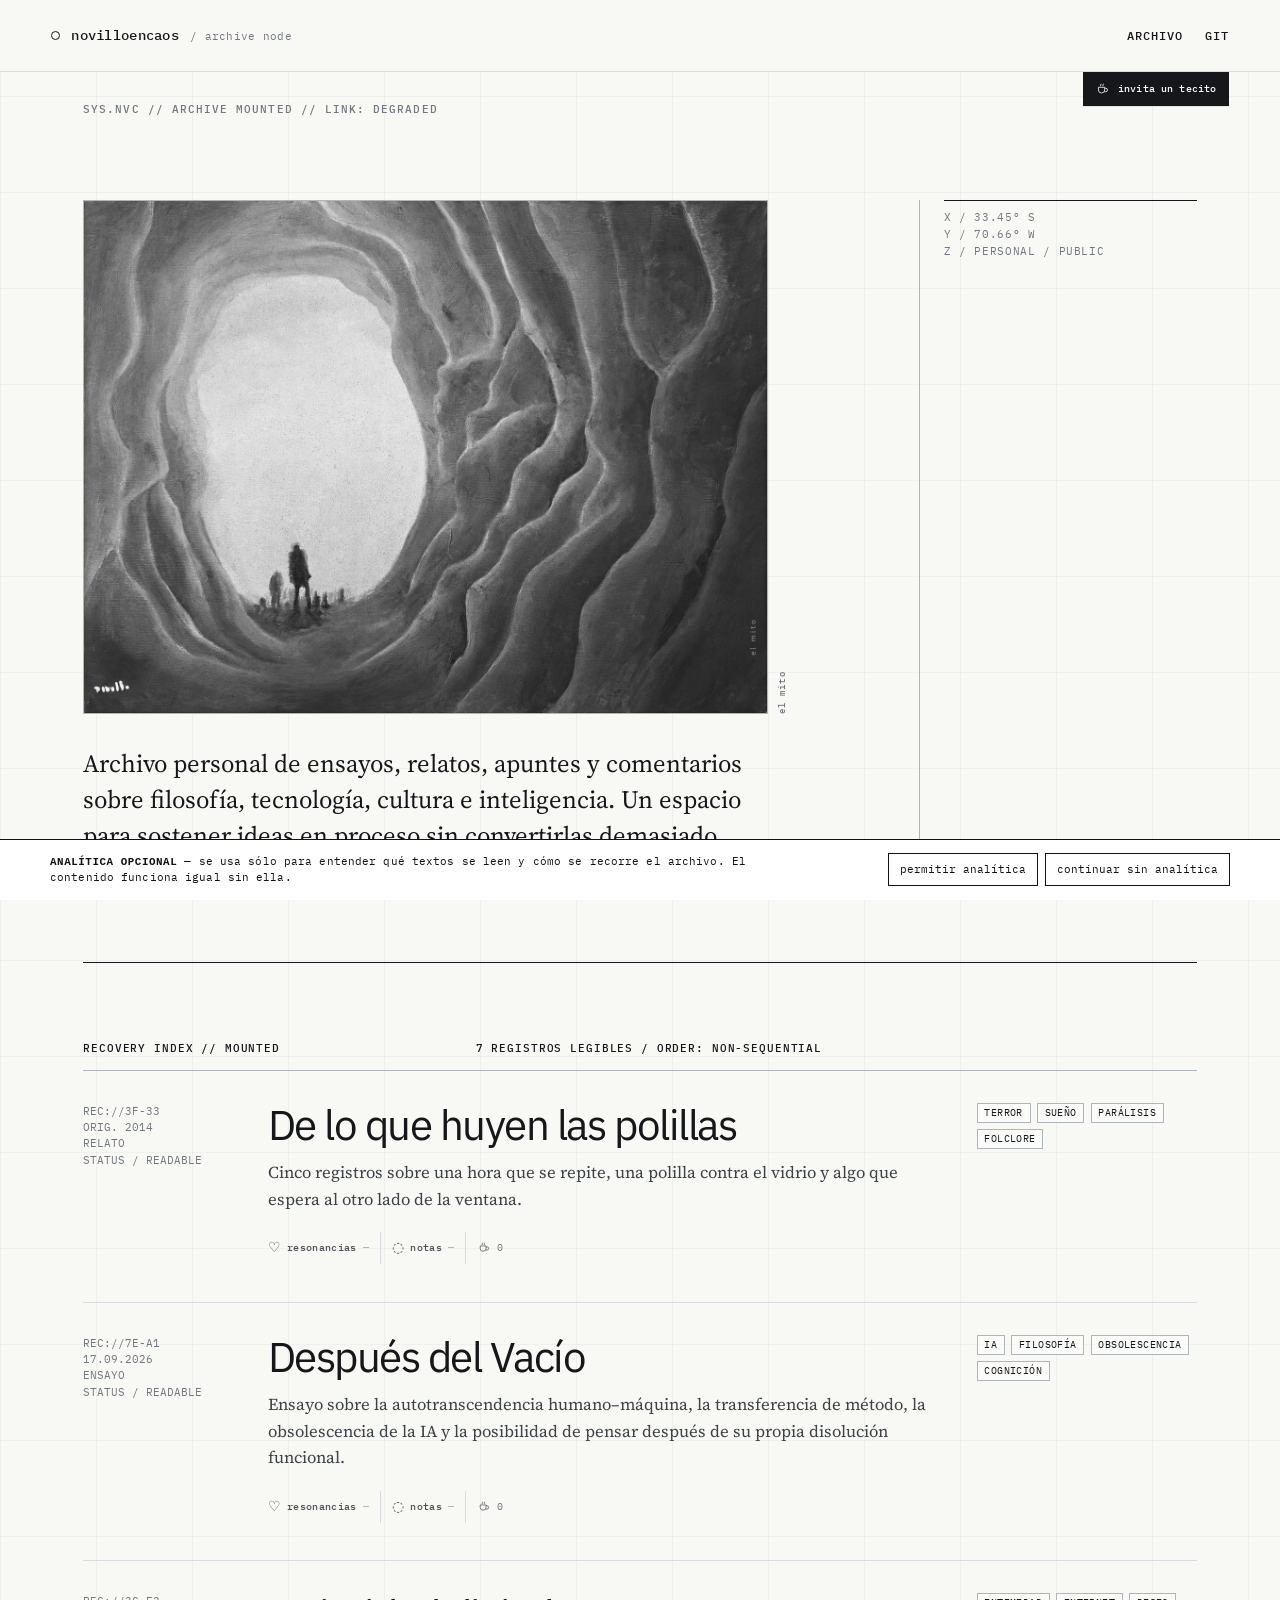
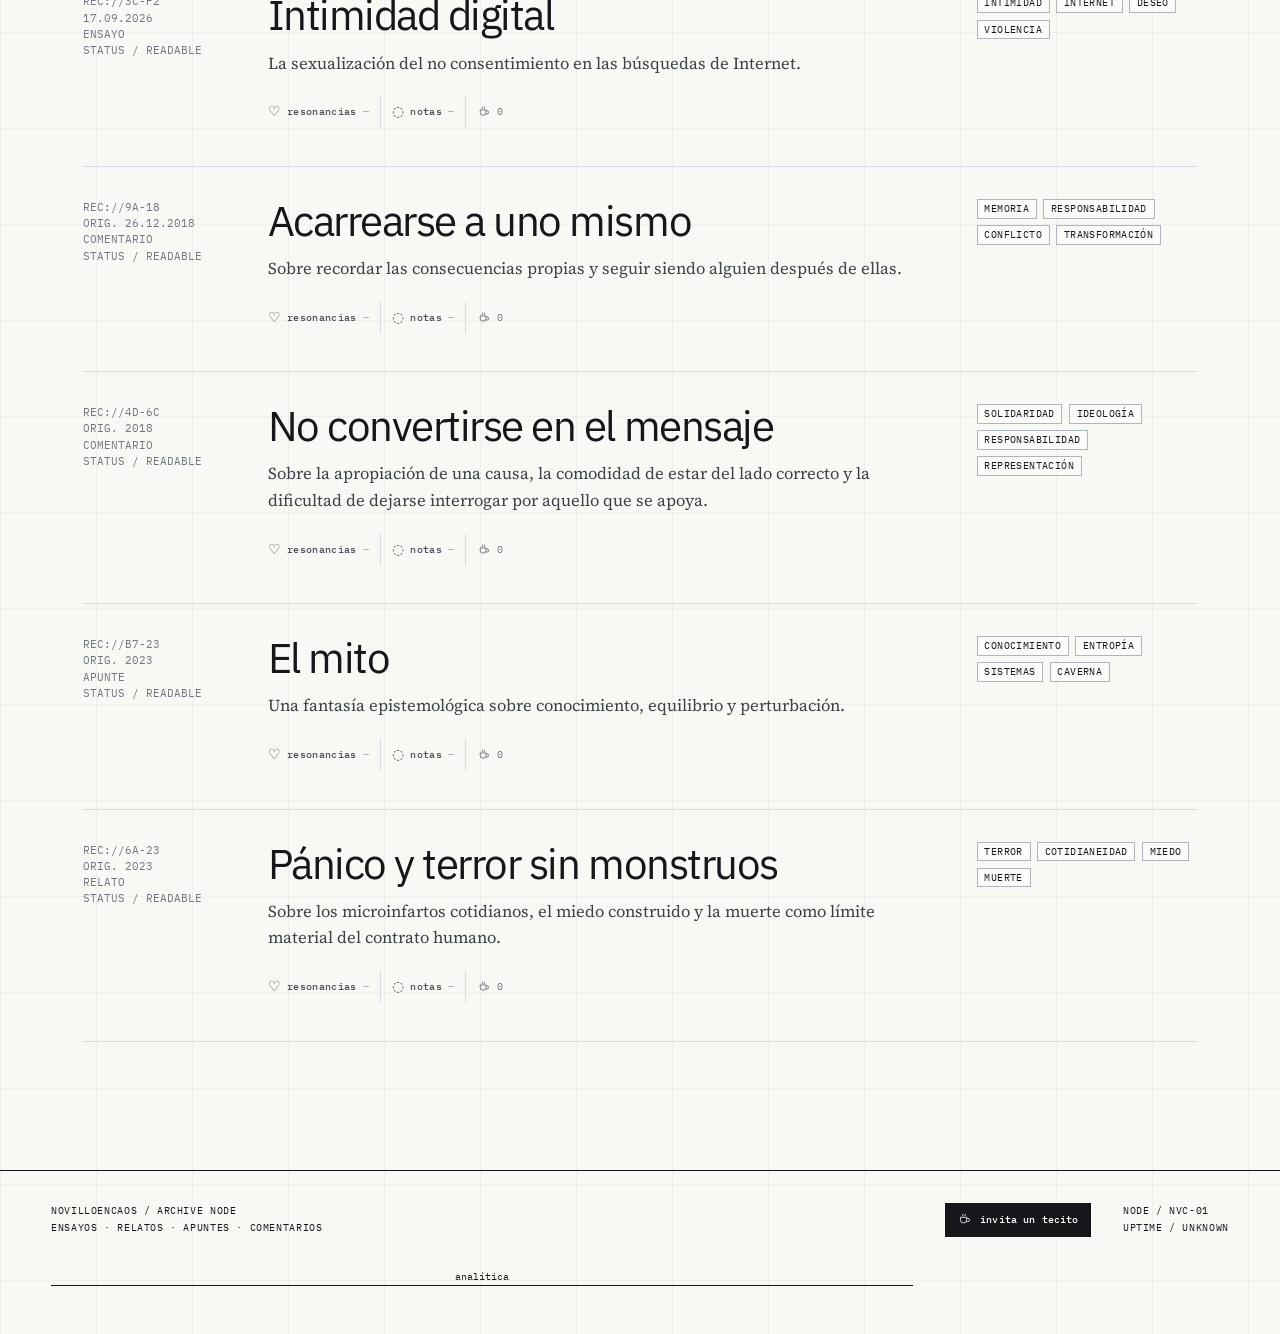
==== commit 3b25267d: "content: add panico-y-terror-sin-monstruos to archive" ====
--- a/index.html
+++ b/index.html
@@ -5,7 +5,7 @@
   <meta name="viewport" content="width=device-width,initial-scale=1">
   <meta name="description" content="Archivo personal de ensayos, relatos, apuntes y comentarios sobre filosofía, tecnología, cultura e inteligencia.">
   <title>novilloencaos — archivo</title>
-  <link rel="stylesheet" href="assets/css/site.css?v=20260922-4">
+  <link rel="stylesheet" href="assets/css/site.css?v=20260922-5">
 </head>
 <body class="site-grid">
   <header class="site-header">
@@ -32,9 +32,9 @@
     </section>
 
     <section class="archive" id="archivo" aria-labelledby="archivo-title">
-      <div class="archive-head"><span id="archivo-title">RECOVERY INDEX // MOUNTED</span><span>6 REGISTROS LEGIBLES / ORDER: NON-SEQUENTIAL</span></div>
+      <div class="archive-head"><span id="archivo-title">RECOVERY INDEX // MOUNTED</span><span>7 REGISTROS LEGIBLES / ORDER: NON-SEQUENTIAL</span></div>
       <ol class="archive-list">
-        <li class="archive-item">
+        <li class="archive-item" data-record="REC://3F-33">
           <div class="archive-code">REC://3F-33<br>ORIG. 2014<br>RELATO<br>STATUS / READABLE</div>
           <a class="archive-title" href="relatos/de-lo-que-huyen-las-polillas/">
             <h2>De lo que huyen las polillas</h2>
@@ -48,7 +48,7 @@
           </div>
         </li>
 
-        <li class="archive-item">
+        <li class="archive-item" data-record="REC://7E-A1">
           <div class="archive-code">REC://7E-A1<br>17.09.2026<br>ENSAYO<br>STATUS / READABLE</div>
           <a class="archive-title" href="ensayos/despues-del-vacio/">
             <h2>Después del Vacío</h2>
@@ -62,7 +62,7 @@
           </div>
         </li>
 
-        <li class="archive-item">
+        <li class="archive-item" data-record="REC://3C-F2">
           <div class="archive-code">REC://3C-F2<br>17.09.2026<br>ENSAYO<br>STATUS / READABLE</div>
           <a class="archive-title" href="ensayos/intimidad-digital/">
             <h2>Intimidad digital</h2>
@@ -76,7 +76,7 @@
           </div>
         </li>
 
-        <li class="archive-item">
+        <li class="archive-item" data-record="REC://9A-18">
           <div class="archive-code">REC://9A-18<br>ORIG. 26.12.2018<br>COMENTARIO<br>STATUS / READABLE</div>
           <a class="archive-title" href="ensayos/acarrearse-a-si-mismo/">
             <h2>Acarrearse a uno mismo</h2>
@@ -90,7 +90,7 @@
           </div>
         </li>
 
-        <li class="archive-item">
+        <li class="archive-item" data-record="REC://4D-6C">
           <div class="archive-code">REC://4D-6C<br>ORIG. 2018<br>COMENTARIO<br>STATUS / READABLE</div>
           <a class="archive-title" href="ensayos/no-convertirse-en-el-mensaje/">
             <h2>No convertirse en el mensaje</h2>
@@ -103,7 +103,7 @@
             <span class="tag">Representación</span>
           </div>
         </li>
-        <li class="archive-item">
+        <li class="archive-item" data-record="REC://B7-23">
           <div class="archive-code">REC://B7-23<br>ORIG. 2023<br>APUNTE<br>STATUS / READABLE</div>
           <a class="archive-title" href="apuntes/el-mito/">
             <h2>El mito</h2>
@@ -116,6 +116,19 @@
             <span class="tag">Caverna</span>
           </div>
         </li>
+        <li class="archive-item" data-record="REC://6A-23">
+          <div class="archive-code">REC://6A-23<br>ORIG. 2023<br>RELATO<br>STATUS / READABLE</div>
+          <a class="archive-title" href="relatos/panico-y-terror-sin-monstruos/">
+            <h2>Pánico y terror sin monstruos</h2>
+            <p>Sobre los microinfartos cotidianos, el miedo construido y la muerte como límite material del contrato humano.</p>
+          </a>
+          <div class="archive-tags" aria-label="Etiquetas">
+            <span class="tag">Terror</span>
+            <span class="tag">Cotidianeidad</span>
+            <span class="tag">Miedo</span>
+            <span class="tag">Muerte</span>
+          </div>
+        </li>
       </ol>
     </section>
   </main>
@@ -124,6 +137,6 @@
     <div>novilloencaos / archive node<br>ensayos · relatos · apuntes · comentarios</div>
     <div>NODE / NVC-01<br>UPTIME / UNKNOWN</div>
   </footer>
-  <script src="assets/js/site.js?v=20260922-4"></script>
+  <script src="assets/js/site.js?v=20260922-5"></script>
 </body>
 </html>
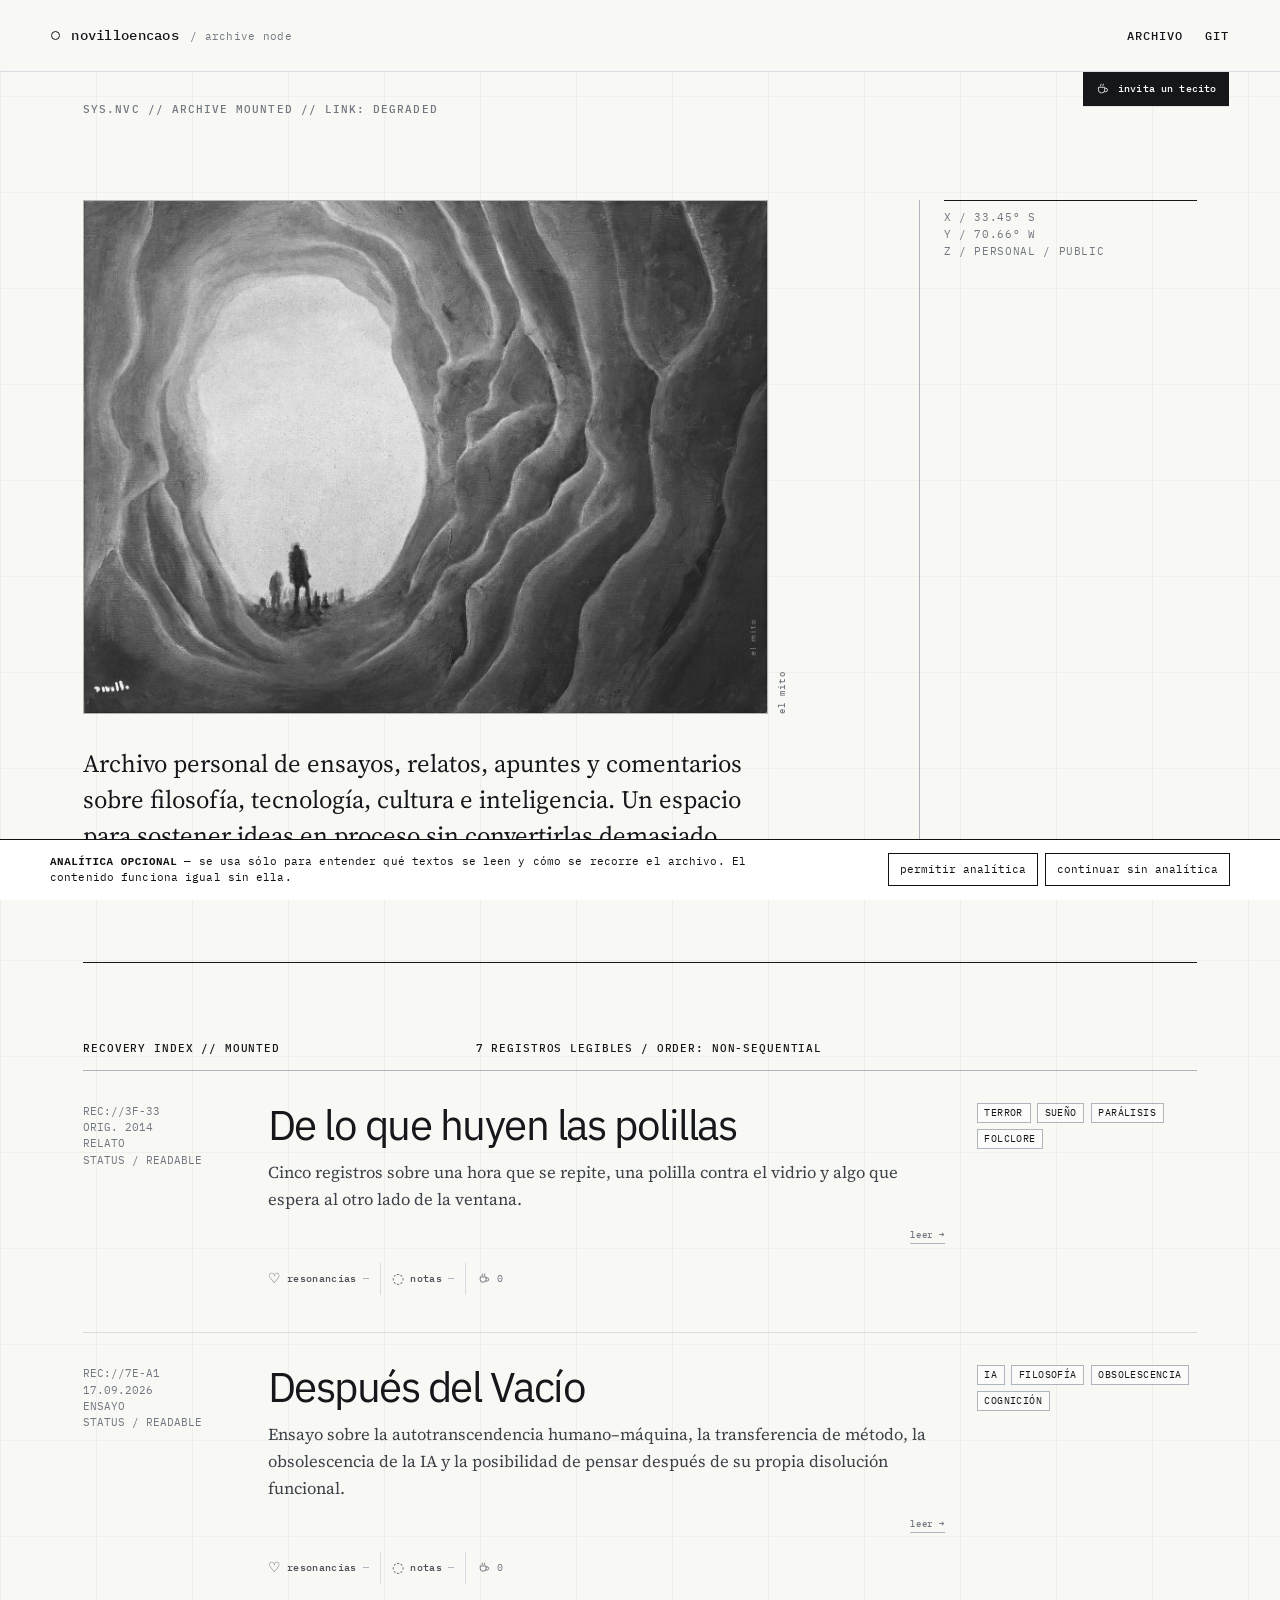
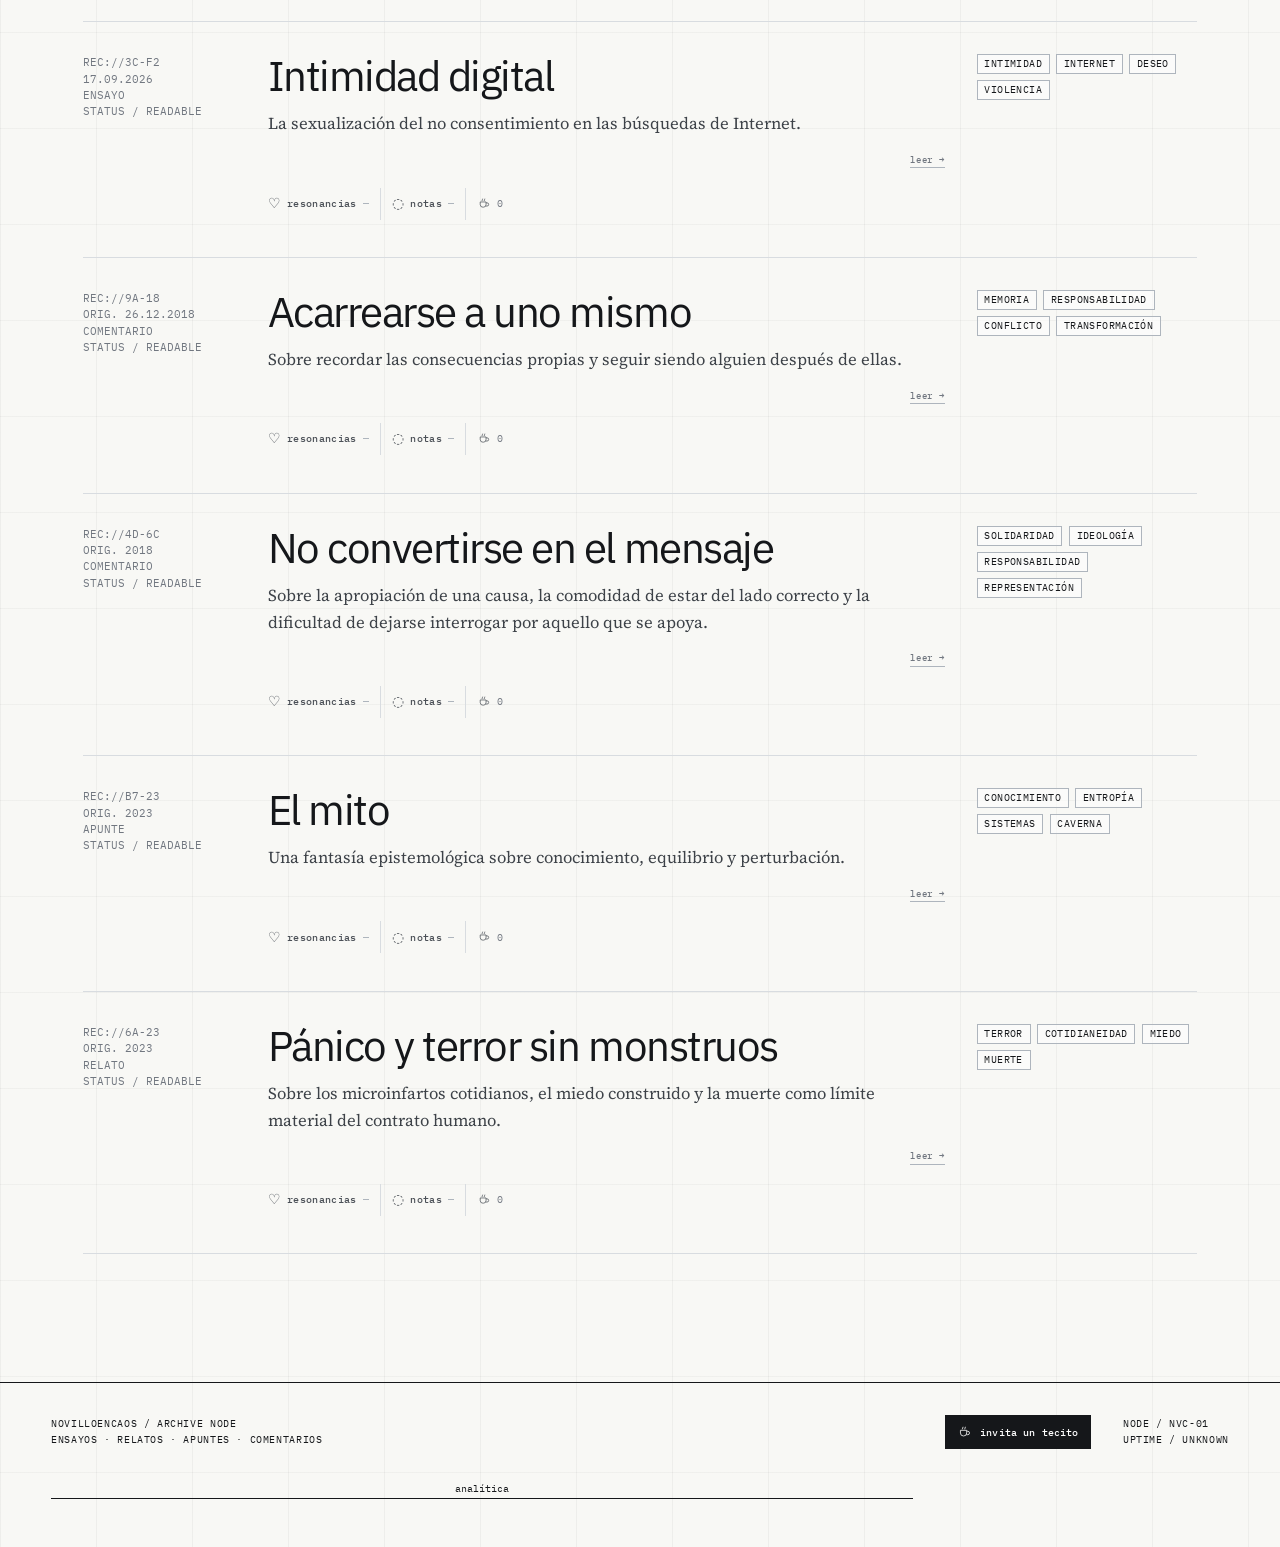
==== commit 1ceef791: "style: add subtle read cue to archive entries" ====
--- a/index.html
+++ b/index.html
@@ -5,7 +5,7 @@
   <meta name="viewport" content="width=device-width,initial-scale=1">
   <meta name="description" content="Archivo personal de ensayos, relatos, apuntes y comentarios sobre filosofía, tecnología, cultura e inteligencia.">
   <title>novilloencaos — archivo</title>
-  <link rel="stylesheet" href="assets/css/site.css?v=20260922-5">
+  <link rel="stylesheet" href="assets/css/site.css?v=20260923-1">
 </head>
 <body class="site-grid">
   <header class="site-header">
--- a/assets/css/site.css
+++ b/assets/css/site.css
@@ -231,6 +231,25 @@
 .archive-code{font:400 .68rem/1.5 var(--mono);color:var(--muted)}
 .archive-title h2{margin:0;font:400 clamp(1.8rem,3.3vw,3rem)/1.05 var(--sans);letter-spacing:-.035em}
 .archive-title p{max-width:42rem;margin:.8rem 0 0;color:#3d4248;font-family:var(--serif);font-size:1.04rem}
+.archive-title{display:flex;flex-direction:column;min-width:0}
+.archive-title:after{
+  content:'leer  →';
+  align-self:flex-end;
+  margin-top:.9rem;
+  padding:.16rem 0 .2rem;
+  border-bottom:1px solid var(--line-strong);
+  color:var(--muted);
+  font:500 .58rem/1 var(--mono);
+  letter-spacing:.08em;
+  text-transform:lowercase;
+  transition:color .16s ease,border-color .16s ease,transform .16s ease;
+}
+.archive-title:hover:after,
+.archive-title:focus-visible:after{
+  color:var(--ink);
+  border-color:var(--ink);
+  transform:translateX(2px);
+}
 .archive-tags{display:flex;flex-wrap:wrap;align-content:flex-start;gap:.4rem}
 .tag{border:1px solid var(--line-strong);padding:.25rem .42rem;font:400 .61rem/1 var(--mono);text-transform:uppercase;letter-spacing:.04em;background:rgba(255,255,255,.55)}
 
